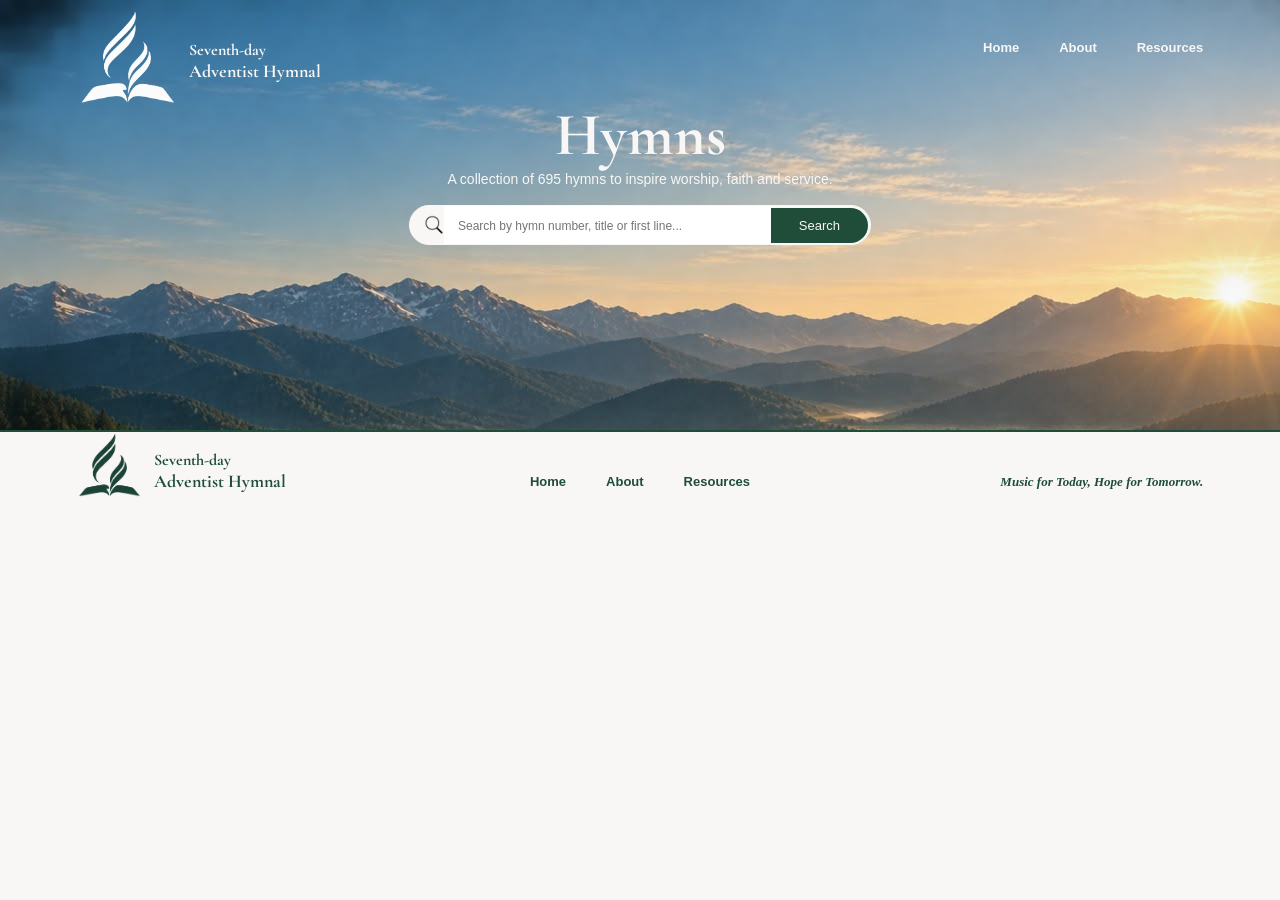
==== page.html @ bb7d80cb "fixed page menu toggle" ====
<!DOCTYPE html>
<html lang="en">

<head>
    <meta charset="UTF-8">
    <meta name="viewport" content="width=device-width, initial-scale=1.0">
    <title>SDAH Hymnal</title>
    <link rel="stylesheet" href="style.css">
    <link rel="preconnect" href="https://fonts.googleapis.com">
    <link rel="preconnect" href="https://fonts.gstatic.com" crossorigin>
    <link
        href="https://fonts.googleapis.com/css2?family=Cormorant+Garamond:ital,wght@0,300..700;1,300..700&display=swap"
        rel="stylesheet">
</head>

<body>

    <nav>
        <div class="nav-brand">
            <img src="sda white.png" alt="sda-logo" width="100px" height="100px">
            <h5>Seventh-day <br><span-1>Adventist Hymnal</span-1></h5>
        </div>
        <div class="nav-actions">
            <div class="header-links" id="site-menu">
                <a href="index.html">Home</a>
                <a href="#">About</a>
                <a href="#">Resources</a>
            </div>
        </div>
        <button class="menu-toggle" type="button" aria-label="Open navigation menu" aria-controls="site-menu"
            aria-expanded="false">
            <span></span>
            <span></span>
            <span></span>
        </button>
        <div class="nav-header">
            <h1>Hymns</h1>
            <p>A collection of 695 hymns to inspire worship, faith and service.</p>
            <search>
                <form action="/search-results" method="GET">
                    <img src="icons8-search-50.png" alt="black-search-icon" width="20px" height="20px">
                    <input type="search" id="site-search" name="q"
                        placeholder="Search by hymn number, title or first line..."
                        aria-label="Search through site content">
                    <button class="search-btn" type="submit">Search</button>
                </form>
            </search>
        </div>
    </nav>

    <hr class="line">
    <footer class="footer">
        <div class="footer-brand">
            <img src="sda 1f4d3a.png" alt="sda-logo" width="65px" height="65px">
            <h5>Seventh-day <br><span-1>Adventist Hymnal</span-1></h5>
        </div>
        <div class="footer-actions">
            <div class="footer-links">
                <a href="index.html">Home</a>
                <a href="#">About</a>
                <a href="#">Resources</a>
            </div>
            <div class="footer-text">
                <p>Music for Today, Hope for Tomorrow.</p>
            </div>
        </div>
        <div class="mobile-footer">
            <div class="foot-mob">
                <a href="#"><img src="icons8-home-48-1f4d3a.png" alt="Home" width="25px" height="25px">
                    <p>Home</p>
                </a>
            </div>
            <div class="foot-mob">
                <a href="#"><img src="icons8-open-book-50-1f4d3a.png" alt="Search" width="25px" height="25px">
                    <p>Search</p>
                </a>
            </div>
            <div class="foot-mob">
                <a href="#"><img src="icons8-love-24-1f4d3a.png" alt="favourite">
                    <p>Favourite</p>
                </a>
            </div>
            <div class="foot-mob">
                <a href="#"><img src="icons8-ellipsis-30-1f4d3a.png" alt="more">
                    <p>More</p>
                </a>
            </div>
        </div>
    </footer>
    <script src="main.js"></script>
</body>

</html>
---- style.css ----
* {
    margin: 0;
    padding: 0;
}

html,
body {
    height: 100%;
    background-color: #f8f7f5;
}

/*Nav*/

nav {
    height: 350px;
    display: flex;
    position: relative;
    padding: 40px 6%;
    justify-content: space-between;
    background-image: url(landscape.jpg);

}

.nav-brand {
    display: flex;
    align-items: flex-start;
    gap: 12px;
}

.nav-brand img {
    transform: translateY(-35px);
}

.nav-actions {
    display: flex;
    gap: 50px;
    margin-left: auto;
}

.nav-header {
    position: absolute;
    top: 40%;
    left: 50%;
    transform: translate(-50%, -50%);
    text-align: center;
}

.nav-header p {
    color: #f8f7f5;
    font-family: "Montserrat", sans-serif;
    font-optical-sizing: auto;
    font-weight: 400;
    font-style: normal;
    font-size: 14px;
}

.header-links {
    display: flex;
    gap: 40px;
    flex-shrink: 1;
    padding: 0;
}

.search-link {
    display: inline-flex;
    justify-content: center;
}

.header-links a {
    font-family: "Inter", sans-serif;
    font-optical-sizing: auto;
    font-weight: 700;
    font-style: normal;
    font-size: 13px;
    color: #f8f7f5;
    justify-content: space-between;
    text-decoration: none;
}

.header-links a:hover {
    text-decoration: underline;
    text-decoration-color: #f8f8f8;
    text-decoration-thickness: 1px;
    text-underline-offset: 5px;
}

search form {
    display: flex;
    align-items: center;
    width: min(460px, 80vw);
    margin-top: 18px;
    background-color: #f8f7f5;
    border: 1px solid #f8f7f5;
    border-radius: 999px;
    overflow: hidden;
}

search form img {
    flex-shrink: 0;
    margin-left: 14px;
}

search input[type="search"] {
    flex-grow: 1;
    min-width: 0;
    border: none;
    padding: 10px 14px;
    outline: none;
    font-size: 16px;
}

search input[type="search"]::placeholder {
    font-size: 12px;
    font-family: "Inter", sans-serif;
    font-optical-sizing: auto;
    font-weight: 400;
    font-style: normal;
}

.search-btn {
    background: #1f4d3a;
    border: none;
    margin-right: 2px;
    padding: 10px 28px;
    border-radius: 6px;
    border-top-right-radius: 999px;
    border-bottom-right-radius: 999px;
    cursor: pointer;
    font-family: "Inter", sans-serif;
    font-optical-sizing: auto;
    font-weight: 500;
    font-style: normal;
    font-size: 13px;
    color: #f8f7f5;
}

h1 {
    font-family: "Cormorant Garamond", serif;
    font-optical-sizing: auto;
    font-weight: 700;
    font-style: normal;
    font-size: 60px;
    color: #f8f7f5;
}

h5 {
    font-family: "Cormorant Garamond", serif;
    font-optical-sizing: auto;
    font-weight: 700;
    font-style: normal;
    font-size: 16px;
    color: #f8f7f5;
}

.menu-toggle {
    display: none;
    width: 44px;
    height: 44px;
    padding: 10px;
    align-items: center;
    justify-content: center;
    flex-direction: column;
    gap: 5px;
    background: transparent;
    border: 0;
    cursor: pointer;
}

.menu-toggle span {
    display: block;
    width: 23px;
    height: 2px;
    background-color: #1d283c;
    border-radius: 2px;
    transition: transform .25s ease, opacity .2s ease;
}

span-1 {
    font-family: "Cormorant Garamond", serif;
    font-optical-sizing: auto;
    font-weight: 700;
    font-style: normal;
    font-size: 18px;
    color: #f8f7f5;
}

/*Footer*/

.line {
    border: 0.5px solid #1f4d3a;
}

.footer {
    background-color: #f8f7f5;
    position: relative;
    padding: 0 6%;
    height: 100px;
    /* margin-top: -100px; */
    clear: both;
    display: flex;
    justify-content: space-between;
    align-items: center;
}

.footer-brand {
    display: flex;
    align-items: flex-start;
    gap: 12px;
}

.footer-brand h5 {
    font-family: "Cormorant Garamond", serif;
    font-optical-sizing: auto;
    font-weight: 700;
    font-style: normal;
    font-size: 16px;
    color: #1f4d3a;
}

.footer-brand span-1 {
    font-family: "Cormorant Garamond", serif;
    font-optical-sizing: auto;
    font-weight: 700;
    font-style: normal;
    font-size: 18px;
    color: #1f4d3a;
}

.footer-brand img {
    transform: translateY(-18px);
}

.footer-actions {
    display: flex;
    gap: 50px;
    margin-left: auto;
}

.footer-links {
    display: flex;
    gap: 40px;
    flex-shrink: 1;
    padding: 0;
    position: absolute;
    left: 50%;
    transform: translateX(-50%);
}

.footer-links a {
    font-family: "Inter", sans-serif;
    font-optical-sizing: auto;
    font-weight: 700;
    font-style: normal;
    font-size: 13px;
    color: #1f4d3a;
    justify-content: space-between;
    text-decoration: none;
}

.footer-text p {
    font-family: "Noto Serif Georgian", serif;
    font-optical-sizing: auto;
    font-weight: 600;
    font-style: italic;
    font-size: 13px;
    color: #1f4d3a
}

.mobile-footer {
    display: none;
    position: fixed;
    bottom: 0;
    left: 0;
    width: 100%;
    box-sizing: border-box;
    align-items: center;
    background-color: #f8f7f5;
    padding: 8px 0;
    box-shadow: 0 -2px 5px rgba(0, 0, 0, 0.1);
    z-index: 1000;
}

.foot-mob {
    flex: 1;
    text-align: center;
}

.foot-mob a {
    display: flex;
    flex-direction: column;
    align-items: center;
    gap: 4px;
    color: #1f4d3a;
    font-family: "Inter", sans-serif;
    font-size: 11px;
    font-weight: 600;
    text-decoration: none;
}

.foot-mob img {
    width: 25px;
    height: 25px;
    object-fit: contain;
}

.foot-mob p {
    margin: 0;
}

/* Mobile Responsive */

@media only screen and (max-width: 768px) {
    nav {
        height: 330px;
        padding: 20px 5%;
    }

    .nav-brand img {
        width: 68px;
        height: 68px;
        transform: translateY(-12px);
    }

    .nav-brand h5 {
        font-size: 14px;
    }

    .nav-brand span-1 {
        font-size: 16px;
    }

    .menu-toggle {
        display: flex;
        position: absolute;
        top: 24px;
        right: 5%;
        z-index: 3;
    }

    .menu-toggle span {
        background-color: #f8f7f5;
    }

    .menu-toggle.is-open span:first-child {
        transform: translateY(7px) rotate(45deg);
    }

    .menu-toggle.is-open span:nth-child(2) {
        opacity: 0;
    }

    .menu-toggle.is-open span:last-child {
        transform: translateY(-7px) rotate(-45deg);
    }

    .nav-actions {
        margin: 0;
    }

    .header-links {
        display: none;
        position: absolute;
        top: 78px;
        right: 5%;
        z-index: 2;
        flex-direction: column;
        gap: 0;
        min-width: 150px;
        padding: 8px 16px;
        border-radius: 8px;
        background: #1f4d3a;
        box-shadow: 0 8px 20px rgba(0, 0, 0, .2);
    }

    .header-links.is-open {
        display: flex;
    }

    .header-links a {
        padding: 12px 4px;
    }

    .nav-header {
        top: 55%;
        width: 90%;
    }

    .nav-header h1 {
        font-size: 48px;
    }

    .nav-header p {
        font-size: 13px;
    }

    search form {
        width: 100%;
    }

    .search-btn {
        padding: 10px 16px;
    }

    .main {
        padding-bottom: 56px;
    }

        .footer {
        height: 0;
        min-height: 0;
        padding: 0;
    }

    .footer-brand,
    .footer-actions {
        display: none;
    }

    .mobile-footer {
        display: flex;
        justify-content: space-around;
        padding-bottom: calc(8px + env(safe-area-inset-bottom));
    }
}
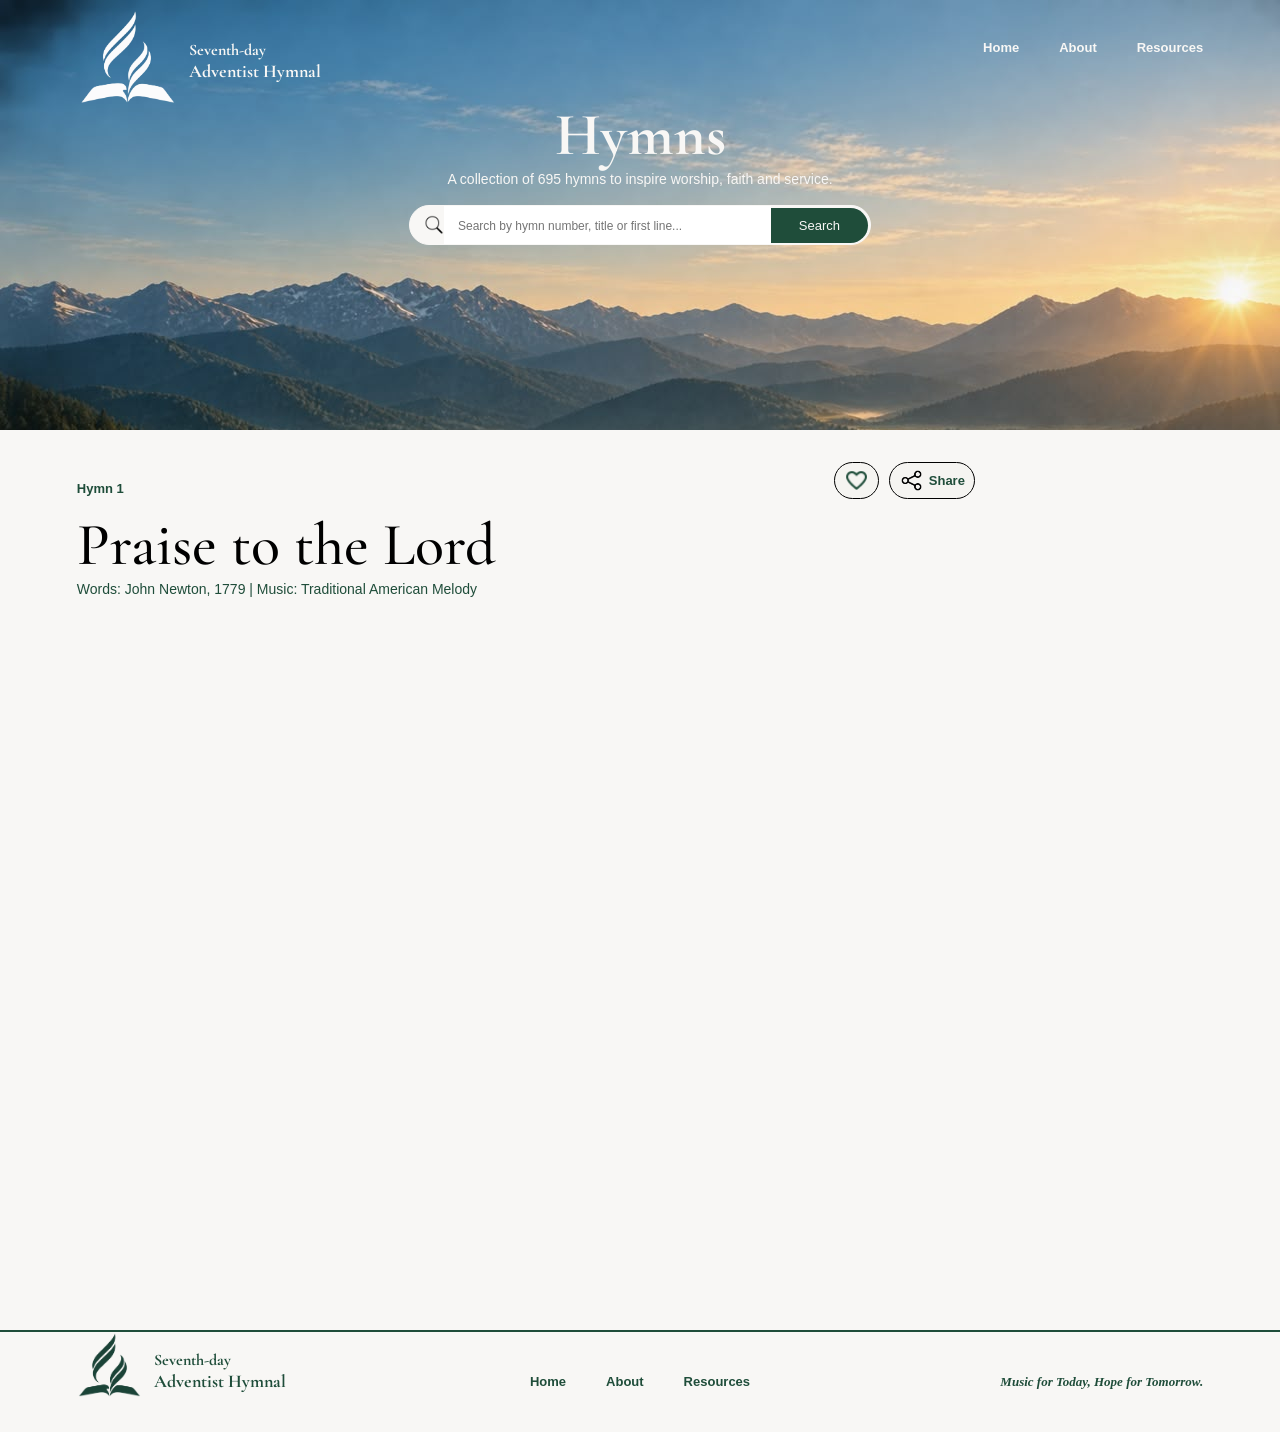
==== commit 66bc7861: "added smth to page" ====
--- a/page.html
+++ b/page.html
@@ -48,6 +48,20 @@
         </div>
     </nav>
 
+    <div class="container">
+        <div class="main">
+            <section class="hero">
+                <p class="text">Hymn 1</p>
+                <button class="bot"><img src="icons8-love-24-1f4d3a.png" alt="Add to favourites" width="25px" height="25px"></button>
+                <button class="bot"><img src="icons8-share-48.png" alt="Share" width="25px" height="25px"> Share</button>
+                <div class="title-block">
+                    <h1 class="title">Praise to the Lord</h1>
+                    <p class="about">Words: John Newton, 1779 | Music: Traditional American Melody</p>
+                </div>
+            </section>
+        </div>
+    </div>
+
     <hr class="line">
     <footer class="footer">
         <div class="footer-brand">
--- a/style.css
+++ b/style.css
@@ -182,6 +182,85 @@
     font-style: normal;
     font-size: 18px;
     color: #f8f7f5;
+}
+
+/* hero section */
+
+.container {
+    min-height: 100%;
+}
+
+.main {
+    overflow: hidden;
+    padding-bottom: 100px;
+}
+
+.hero {
+    display: flex;
+    flex-wrap: wrap;
+    align-items: center;
+    margin-top: 32px;
+    padding: 0 6%;
+    justify-content: flex-start;
+    gap: 10px;
+    position: relative;
+}
+
+.bot {
+    display: flex;
+    align-items: center;
+    gap: 5px;
+    background: #F5F4F1;
+    border: 1px solid black;
+    border-radius: 70px;
+    padding: 5px 9px;
+    cursor: pointer;
+    font-family: "Inter", sans-serif;
+    font-optical-sizing: auto;
+    font-weight: 700;
+    font-style: normal;
+    font-size: 13px;
+    color: #1f4d3a;
+}
+
+.hero p {
+    margin-left: 50px;
+    font-family: "Inter", sans-serif;
+    font-optical-sizing: auto;
+    font-weight: 700;
+    font-style: normal;
+    font-size: 13px;
+    color: #1f4d3a;
+}
+
+.hero h1 {
+    font-family: "Cormorant Garamond", serif;
+    font-optical-sizing: auto;
+    font-weight: 500;
+    font-style: normal;
+    font-size: 60px;
+    color: black;
+}
+
+.hero .title-block {
+    flex-basis: 100%;
+}
+
+.hero .text {
+    flex: 0 0 auto;
+    margin-left: 0;
+    margin-right: 700px;
+    margin-top: 16px;
+}
+
+.hero .about {
+    font-family: "Inter", sans-serif;
+    font-optical-sizing: auto;
+    font-weight: 500;
+    font-style: normal;
+    font-size: 14px;
+    color: #1f4d3a;
+    margin-left: 0;
 }
 
 /*Footer*/
@@ -405,7 +484,7 @@
         padding-bottom: 56px;
     }
 
-        .footer {
+    .footer {
         height: 0;
         min-height: 0;
         padding: 0;
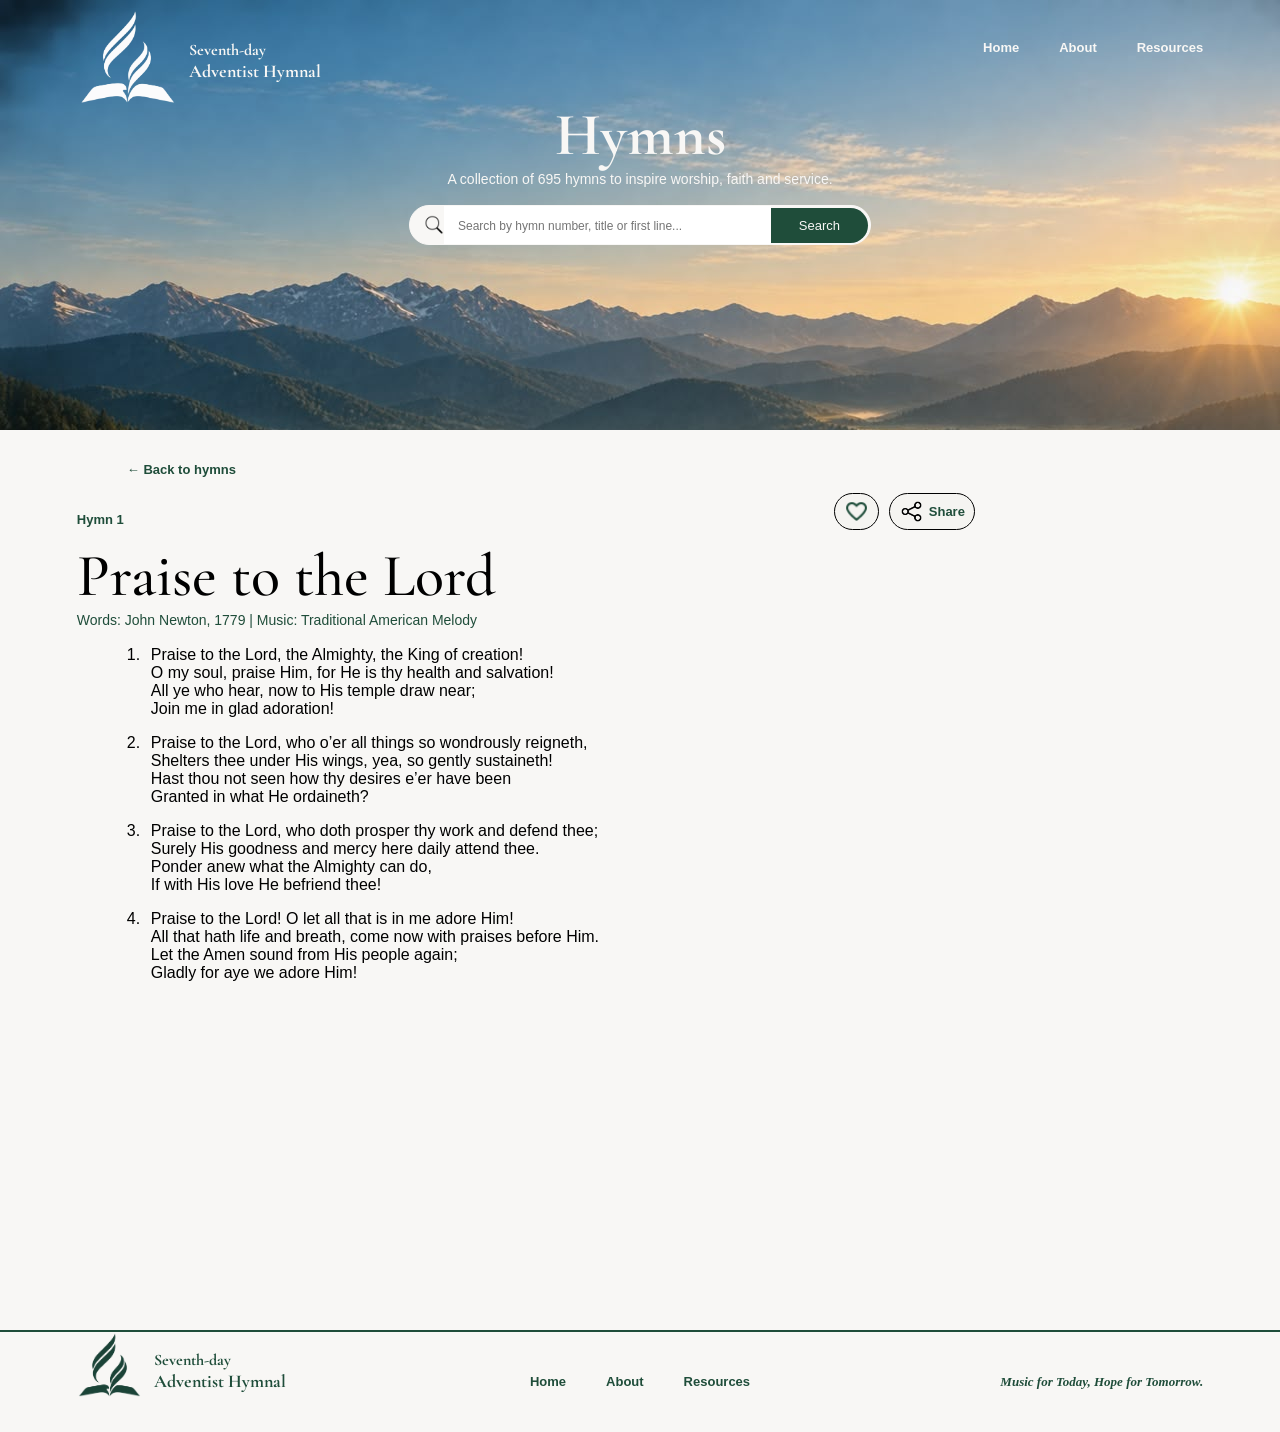
==== commit 01c1f771: "added hymn 1" ====
--- a/page.html
+++ b/page.html
@@ -50,13 +50,36 @@
 
     <div class="container">
         <div class="main">
+            <a class="back-link" href="index.html"><p>&larr; Back to hymns</p></a>
             <section class="hero">
                 <p class="text">Hymn 1</p>
-                <button class="bot"><img src="icons8-love-24-1f4d3a.png" alt="Add to favourites" width="25px" height="25px"></button>
-                <button class="bot"><img src="icons8-share-48.png" alt="Share" width="25px" height="25px"> Share</button>
+                <button class="bot"><img src="icons8-love-24-1f4d3a.png" alt="Add to favourites" width="25px"
+                        height="25px"></button>
+                <button class="bot"><img src="icons8-share-48.png" alt="Share" width="25px" height="25px">
+                    Share</button>
                 <div class="title-block">
                     <h1 class="title">Praise to the Lord</h1>
                     <p class="about">Words: John Newton, 1779 | Music: Traditional American Melody</p>
+                    <br>
+                    <p class="verses"><span class="verse-stanza"><span class="verse-number">1.</span>Praise to the Lord, the Almighty, the King of creation!<br>
+                        O my soul, praise Him, for He is thy health and salvation!<br>
+                        All ye who hear, now to His temple draw near;<br>
+                        Join me in glad adoration!</span>
+
+                        <span class="verse-stanza"><span class="verse-number">2.</span>Praise to the Lord, who o’er all things so wondrously reigneth,<br>
+                        Shelters thee under His wings, yea, so gently sustaineth!<br>
+                        Hast thou not seen how thy desires e’er have been<br>
+                        Granted in what He ordaineth?</span>
+
+                        <span class="verse-stanza"><span class="verse-number">3.</span>Praise to the Lord, who doth prosper thy work and defend thee;<br>
+                        Surely His goodness and mercy here daily attend thee.<br>
+                        Ponder anew what the Almighty can do,<br>
+                        If with His love He befriend thee!</span>
+
+                        <span class="verse-stanza"><span class="verse-number">4.</span>Praise to the Lord! O let all that is in me adore Him!<br>
+                        All that hath life and breath, come now with praises before Him.<br>
+                        Let the Amen sound from His people again;<br>
+                        Gladly for aye we adore Him!</span></p>
                 </div>
             </section>
         </div>
--- a/style.css
+++ b/style.css
@@ -195,11 +195,17 @@
     padding-bottom: 100px;
 }
 
+.back-link {
+    display: block;
+    margin: 32px 6% 16px;
+    text-decoration: none;
+}
+
 .hero {
     display: flex;
     flex-wrap: wrap;
     align-items: center;
-    margin-top: 32px;
+    margin-top: 0;
     padding: 0 6%;
     justify-content: flex-start;
     gap: 10px;
@@ -223,7 +229,8 @@
     color: #1f4d3a;
 }
 
-.hero p {
+.hero p,
+.back-link p {
     margin-left: 50px;
     font-family: "Inter", sans-serif;
     font-optical-sizing: auto;
@@ -231,6 +238,11 @@
     font-style: normal;
     font-size: 13px;
     color: #1f4d3a;
+}
+
+.back-link p {
+    margin-top: 0;
+    margin-bottom: 0;
 }
 
 .hero h1 {
@@ -261,6 +273,27 @@
     font-size: 14px;
     color: #1f4d3a;
     margin-left: 0;
+}
+
+.hero .verses {
+    font-family: "Inter", sans-serif;
+    font-optical-sizing: auto;
+    font-weight: 500;
+    font-style: normal;
+    font-size: 16px;
+    color: black;
+}
+
+.hero .verse-stanza {
+    display: block;
+    position: relative;
+    padding-left: 1.5em;
+    margin-bottom: 1em;
+}
+
+.hero .verse-number {
+    position: absolute;
+    left: 0;
 }
 
 /*Footer*/
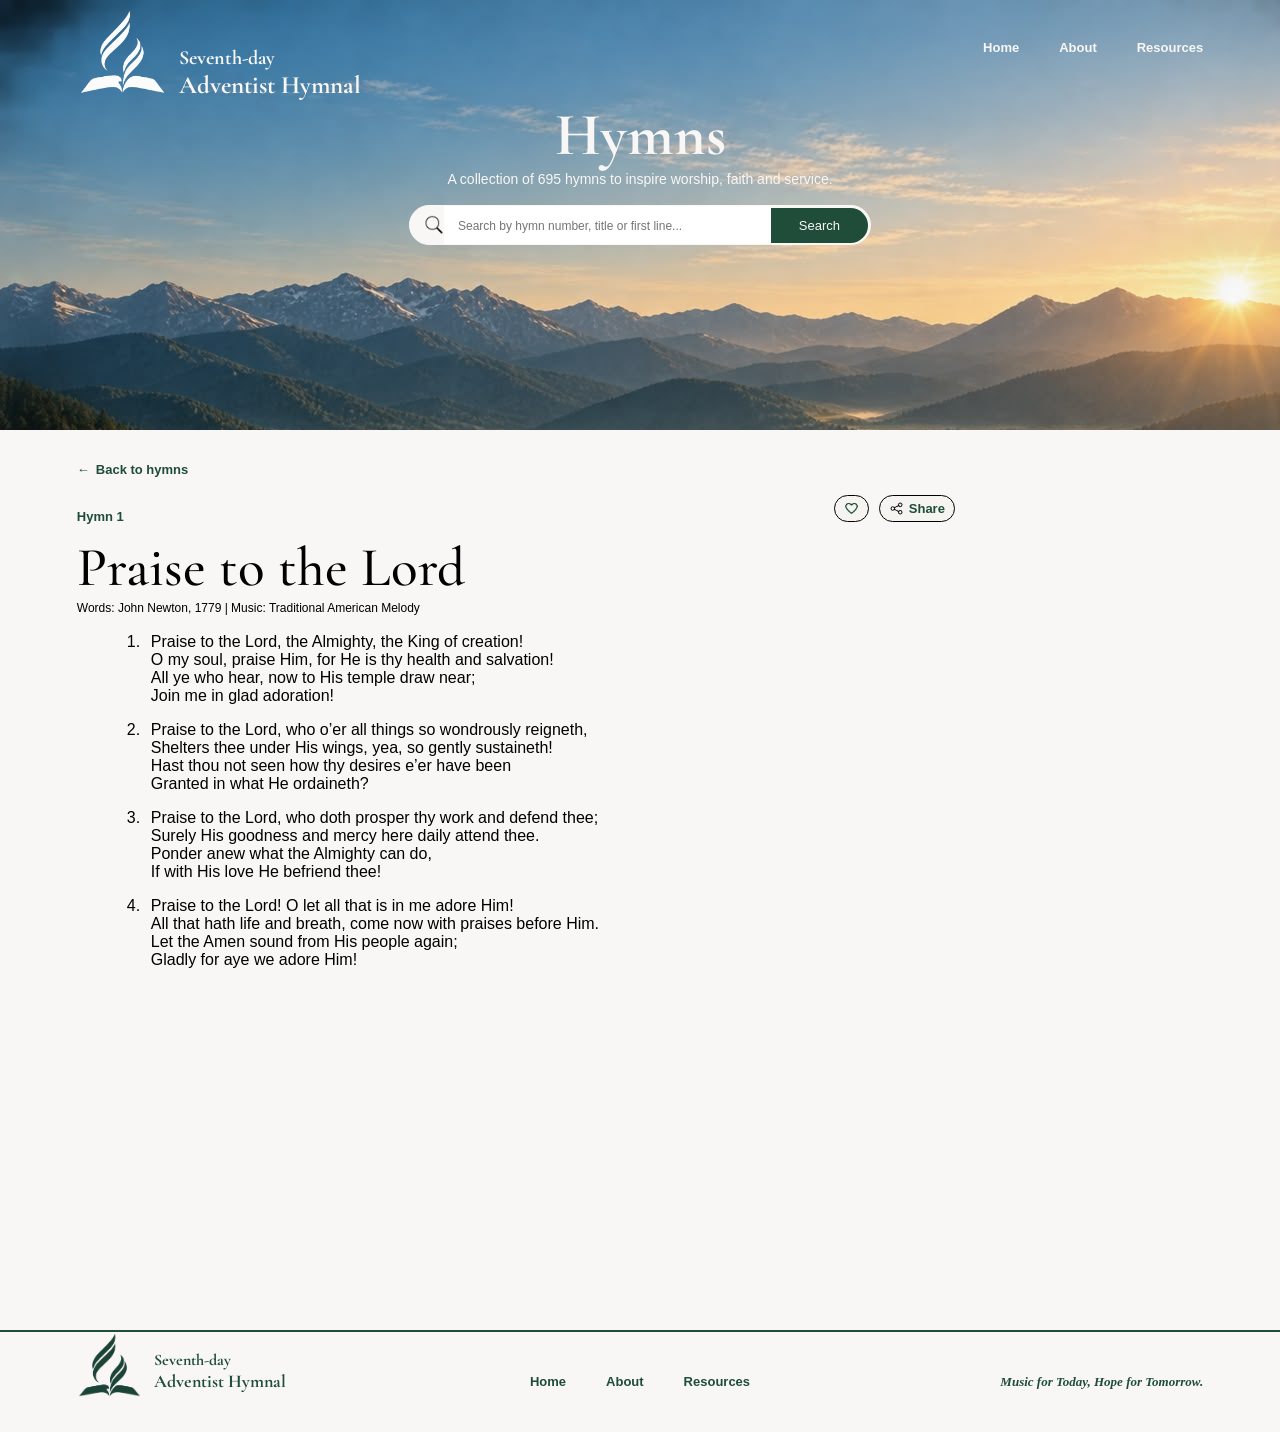
==== commit 2c95a619: "fixed styling and positions" ====
--- a/page.html
+++ b/page.html
@@ -17,7 +17,7 @@
 
     <nav>
         <div class="nav-brand">
-            <img src="sda white.png" alt="sda-logo" width="100px" height="100px">
+            <img src="sda white.png" alt="sda-logo" width="90px" height="90px">
             <h5>Seventh-day <br><span-1>Adventist Hymnal</span-1></h5>
         </div>
         <div class="nav-actions">
@@ -50,12 +50,12 @@
 
     <div class="container">
         <div class="main">
-            <a class="back-link" href="index.html"><p>&larr; Back to hymns</p></a>
+            <a class="back-link" href="index.html"><span class="back-arrow" aria-hidden="true">&larr;</span><span>Back to hymns</span></a>
             <section class="hero">
                 <p class="text">Hymn 1</p>
-                <button class="bot"><img src="icons8-love-24-1f4d3a.png" alt="Add to favourites" width="25px"
-                        height="25px"></button>
-                <button class="bot"><img src="icons8-share-48.png" alt="Share" width="25px" height="25px">
+                <button class="bot"><img src="icons8-love-24-1f4d3a.png" alt="Add to favourites" width="15px"
+                        height="15px"></button>
+                <button class="bot"><img src="icons8-share-48.png" alt="Share" width="15px" height="15px">
                     Share</button>
                 <div class="title-block">
                     <h1 class="title">Praise to the Lord</h1>
@@ -103,7 +103,7 @@
         </div>
         <div class="mobile-footer">
             <div class="foot-mob">
-                <a href="#"><img src="icons8-home-48-1f4d3a.png" alt="Home" width="25px" height="25px">
+                <a href="index.html"><img src="icons8-home-48-1f4d3a.png" alt="Home" width="25px" height="25px">
                     <p>Home</p>
                 </a>
             </div>
--- a/style.css
+++ b/style.css
@@ -29,6 +29,10 @@
 
 .nav-brand img {
     transform: translateY(-35px);
+}
+
+.nav-brand h5 {
+    transform: translateY(6px);
 }
 
 .nav-actions {
@@ -148,7 +152,7 @@
     font-optical-sizing: auto;
     font-weight: 700;
     font-style: normal;
-    font-size: 16px;
+    font-size: 20px;
     color: #f8f7f5;
 }
 
@@ -180,7 +184,7 @@
     font-optical-sizing: auto;
     font-weight: 700;
     font-style: normal;
-    font-size: 18px;
+    font-size: 25px;
     color: #f8f7f5;
 }
 
@@ -196,9 +200,17 @@
 }
 
 .back-link {
-    display: block;
+    display: inline-flex;
+    align-items: center;
+    gap: 6px;
     margin: 32px 6% 16px;
     text-decoration: none;
+    font-family: "Inter", sans-serif;
+    font-optical-sizing: auto;
+    font-weight: 700;
+    font-style: normal;
+    font-size: 13px;
+    color: #1f4d3a;
 }
 
 .hero {
@@ -229,8 +241,7 @@
     color: #1f4d3a;
 }
 
-.hero p,
-.back-link p {
+.hero p {
     margin-left: 50px;
     font-family: "Inter", sans-serif;
     font-optical-sizing: auto;
@@ -238,11 +249,6 @@
     font-style: normal;
     font-size: 13px;
     color: #1f4d3a;
-}
-
-.back-link p {
-    margin-top: 0;
-    margin-bottom: 0;
 }
 
 .hero h1 {
@@ -250,7 +256,7 @@
     font-optical-sizing: auto;
     font-weight: 500;
     font-style: normal;
-    font-size: 60px;
+    font-size: 55px;
     color: black;
 }
 
@@ -270,8 +276,8 @@
     font-optical-sizing: auto;
     font-weight: 500;
     font-style: normal;
-    font-size: 14px;
-    color: #1f4d3a;
+    font-size: 12px;
+    color: black;
     margin-left: 0;
 }
 
@@ -434,11 +440,13 @@
     }
 
     .nav-brand h5 {
-        font-size: 14px;
+        font-size: 20px;
+        transform: translateY(6px);
     }
 
     .nav-brand span-1 {
-        font-size: 16px;
+        font-size: 25px;
+        transform: translateY(6px);
     }
 
     .menu-toggle {
@@ -517,6 +525,20 @@
         padding-bottom: 56px;
     }
 
+    .back-link {
+        margin: 24px 5% 16px;
+    }
+
+    .hero {
+        margin-top: 24px;
+        padding: 0 5%;
+        gap: 8px;
+    }
+
+    .hero .verses {
+        margin-left: 0;
+    }
+
     .footer {
         height: 0;
         min-height: 0;
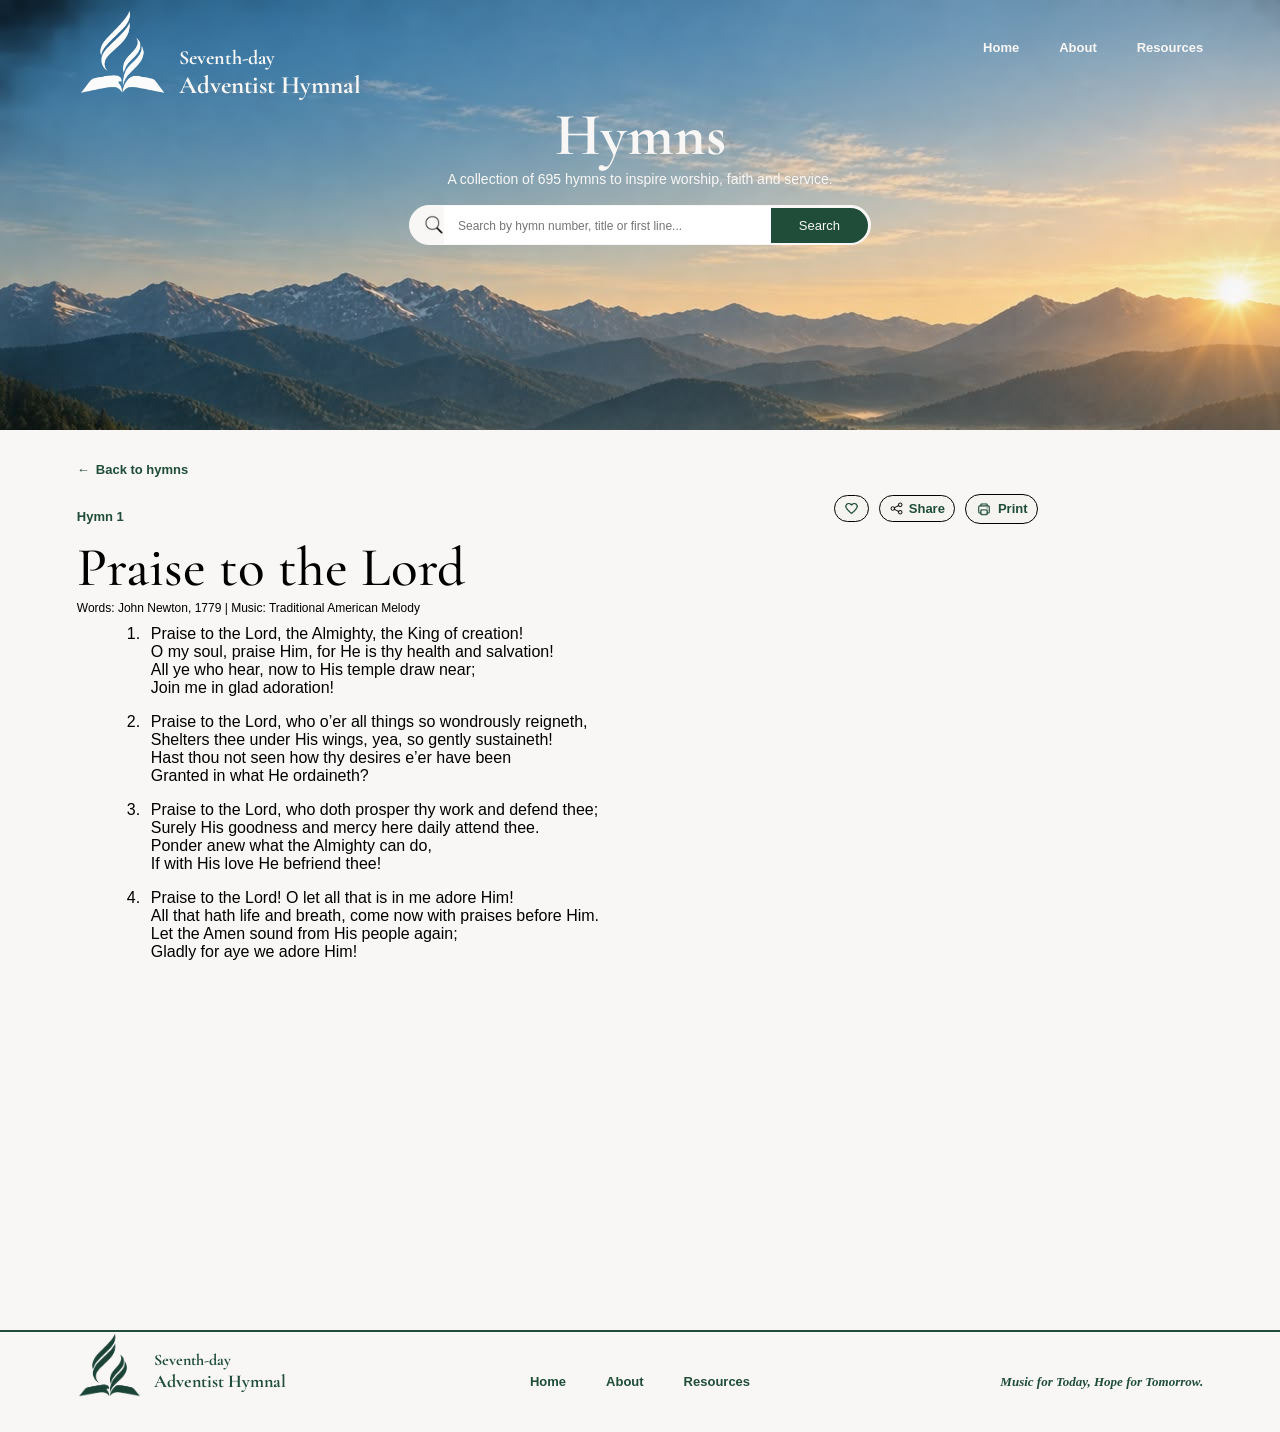
==== commit a9d35a6f: "fixed some mobile resp view" ====
--- a/page.html
+++ b/page.html
@@ -50,37 +50,45 @@
 
     <div class="container">
         <div class="main">
-            <a class="back-link" href="index.html"><span class="back-arrow" aria-hidden="true">&larr;</span><span>Back to hymns</span></a>
+            <a class="back-link" href="index.html"><span class="back-arrow" aria-hidden="true">&larr;</span><span>Back
+                    to hymns</span></a>
             <section class="hero">
                 <p class="text">Hymn 1</p>
                 <button class="bot"><img src="icons8-love-24-1f4d3a.png" alt="Add to favourites" width="15px"
                         height="15px"></button>
                 <button class="bot"><img src="icons8-share-48.png" alt="Share" width="15px" height="15px">
                     Share</button>
+                <button class="bot"><img src="icons8-print-48-1f4d3a.png" alt="Print" width="18px" height="18px">
+                    Print</button>
                 <div class="title-block">
                     <h1 class="title">Praise to the Lord</h1>
-                    <p class="about">Words: John Newton, 1779 | Music: Traditional American Melody</p>
-                    <br>
-                    <p class="verses"><span class="verse-stanza"><span class="verse-number">1.</span>Praise to the Lord, the Almighty, the King of creation!<br>
+                    <p class="about">Words: John Newton, 1779 <span class="about-separator">|</span> <span
+                            class="music-credit">Music: Traditional American Melody</span></p>
+                </div>
+                <p class="verses"><span class="verse-stanza"><span class="verse-number">1.</span>Praise to the Lord,
+                        the Almighty, the King of creation!<br>
                         O my soul, praise Him, for He is thy health and salvation!<br>
                         All ye who hear, now to His temple draw near;<br>
                         Join me in glad adoration!</span>
 
-                        <span class="verse-stanza"><span class="verse-number">2.</span>Praise to the Lord, who o’er all things so wondrously reigneth,<br>
+                    <span class="verse-stanza"><span class="verse-number">2.</span>Praise to the Lord, who o’er all
+                        things so wondrously reigneth,<br>
                         Shelters thee under His wings, yea, so gently sustaineth!<br>
                         Hast thou not seen how thy desires e’er have been<br>
                         Granted in what He ordaineth?</span>
 
-                        <span class="verse-stanza"><span class="verse-number">3.</span>Praise to the Lord, who doth prosper thy work and defend thee;<br>
+                    <span class="verse-stanza"><span class="verse-number">3.</span>Praise to the Lord, who doth
+                        prosper thy work and defend thee;<br>
                         Surely His goodness and mercy here daily attend thee.<br>
                         Ponder anew what the Almighty can do,<br>
                         If with His love He befriend thee!</span>
 
-                        <span class="verse-stanza"><span class="verse-number">4.</span>Praise to the Lord! O let all that is in me adore Him!<br>
+                    <span class="verse-stanza"><span class="verse-number">4.</span>Praise to the Lord! O let all
+                        that is in me adore Him!<br>
                         All that hath life and breath, come now with praises before Him.<br>
                         Let the Amen sound from His people again;<br>
-                        Gladly for aye we adore Him!</span></p>
-                </div>
+                        Gladly for aye we adore Him!</span>
+                </p>
             </section>
         </div>
     </div>
@@ -117,11 +125,6 @@
                     <p>Favourite</p>
                 </a>
             </div>
-            <div class="foot-mob">
-                <a href="#"><img src="icons8-ellipsis-30-1f4d3a.png" alt="more">
-                    <p>More</p>
-                </a>
-            </div>
         </div>
     </footer>
     <script src="main.js"></script>
--- a/style.css
+++ b/style.css
@@ -282,6 +282,7 @@
 }
 
 .hero .verses {
+    flex-basis: 100%;
     font-family: "Inter", sans-serif;
     font-optical-sizing: auto;
     font-weight: 500;
@@ -535,7 +536,35 @@
         gap: 8px;
     }
 
+    .hero .title-block {
+        display: contents;
+    }
+
+    .hero h1 {
+        order: 1;
+        flex-basis: 100%;
+    }
+
+    .hero .about {
+        order: 2;
+        flex-basis: 100%;
+        margin-bottom: 8px;
+    }
+
+    .about-separator {
+        display: none;
+    }
+
+    .music-credit {
+        display: block;
+    }
+
+    .hero .bot {
+        order: 3;
+    }
+
     .hero .verses {
+        order: 4;
         margin-left: 0;
     }
 
@@ -555,4 +584,21 @@
         justify-content: space-around;
         padding-bottom: calc(8px + env(safe-area-inset-bottom));
     }
+}
+
+@media only screen and (max-width: 420px) {
+    .nav-brand img {
+        width: 56px;
+        height: 56px;
+    }
+
+    .nav-brand h5 {
+        font-size: 18px;
+        transform: translateY(3px);
+    }
+
+    .nav-brand span-1 {
+        font-size: 23px;
+        transform: translateY(3px);
+    }
 }
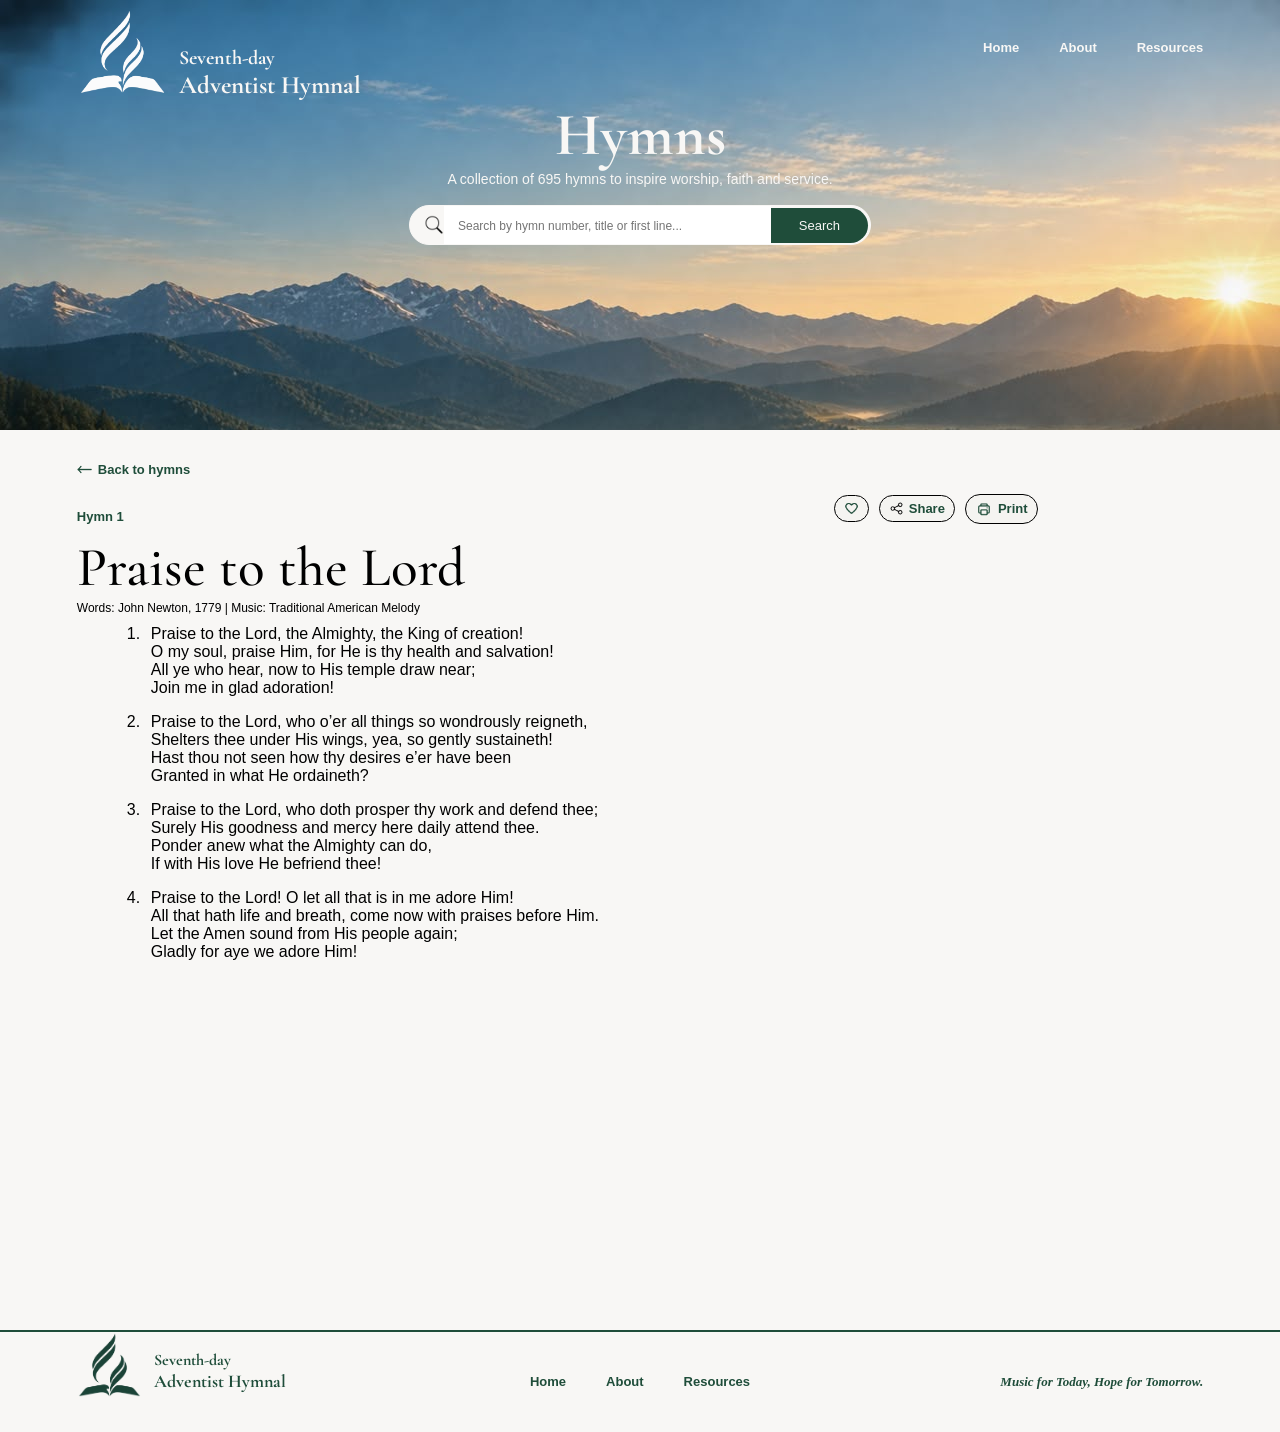
==== commit 7281ecd2: "started finilizing, not yet done sha" ====
--- a/page.html
+++ b/page.html
@@ -50,7 +50,8 @@
 
     <div class="container">
         <div class="main">
-            <a class="back-link" href="index.html"><span class="back-arrow" aria-hidden="true">&larr;</span><span>Back
+            <a class="back-link" href="index.html"><span class="back-arrow" aria-hidden="true"><img
+                        src="left-arrow-1f4d3a.png" alt="back-arrow" width="15px" height="15px"></span><span>Back
                     to hymns</span></a>
             <section class="hero">
                 <p class="text">Hymn 1</p>
@@ -121,7 +122,7 @@
                 </a>
             </div>
             <div class="foot-mob">
-                <a href="#"><img src="icons8-love-24-1f4d3a.png" alt="favourite">
+                <a href="#"><img src="heart-1f4d3a.png" alt="favourite">
                     <p>Favourite</p>
                 </a>
             </div>
--- a/style.css
+++ b/style.css
@@ -211,6 +211,15 @@
     font-style: normal;
     font-size: 13px;
     color: #1f4d3a;
+}
+
+.back-arrow {
+    display: flex;
+    align-items: center;
+}
+
+.back-arrow img {
+    display: block;
 }
 
 .hero {
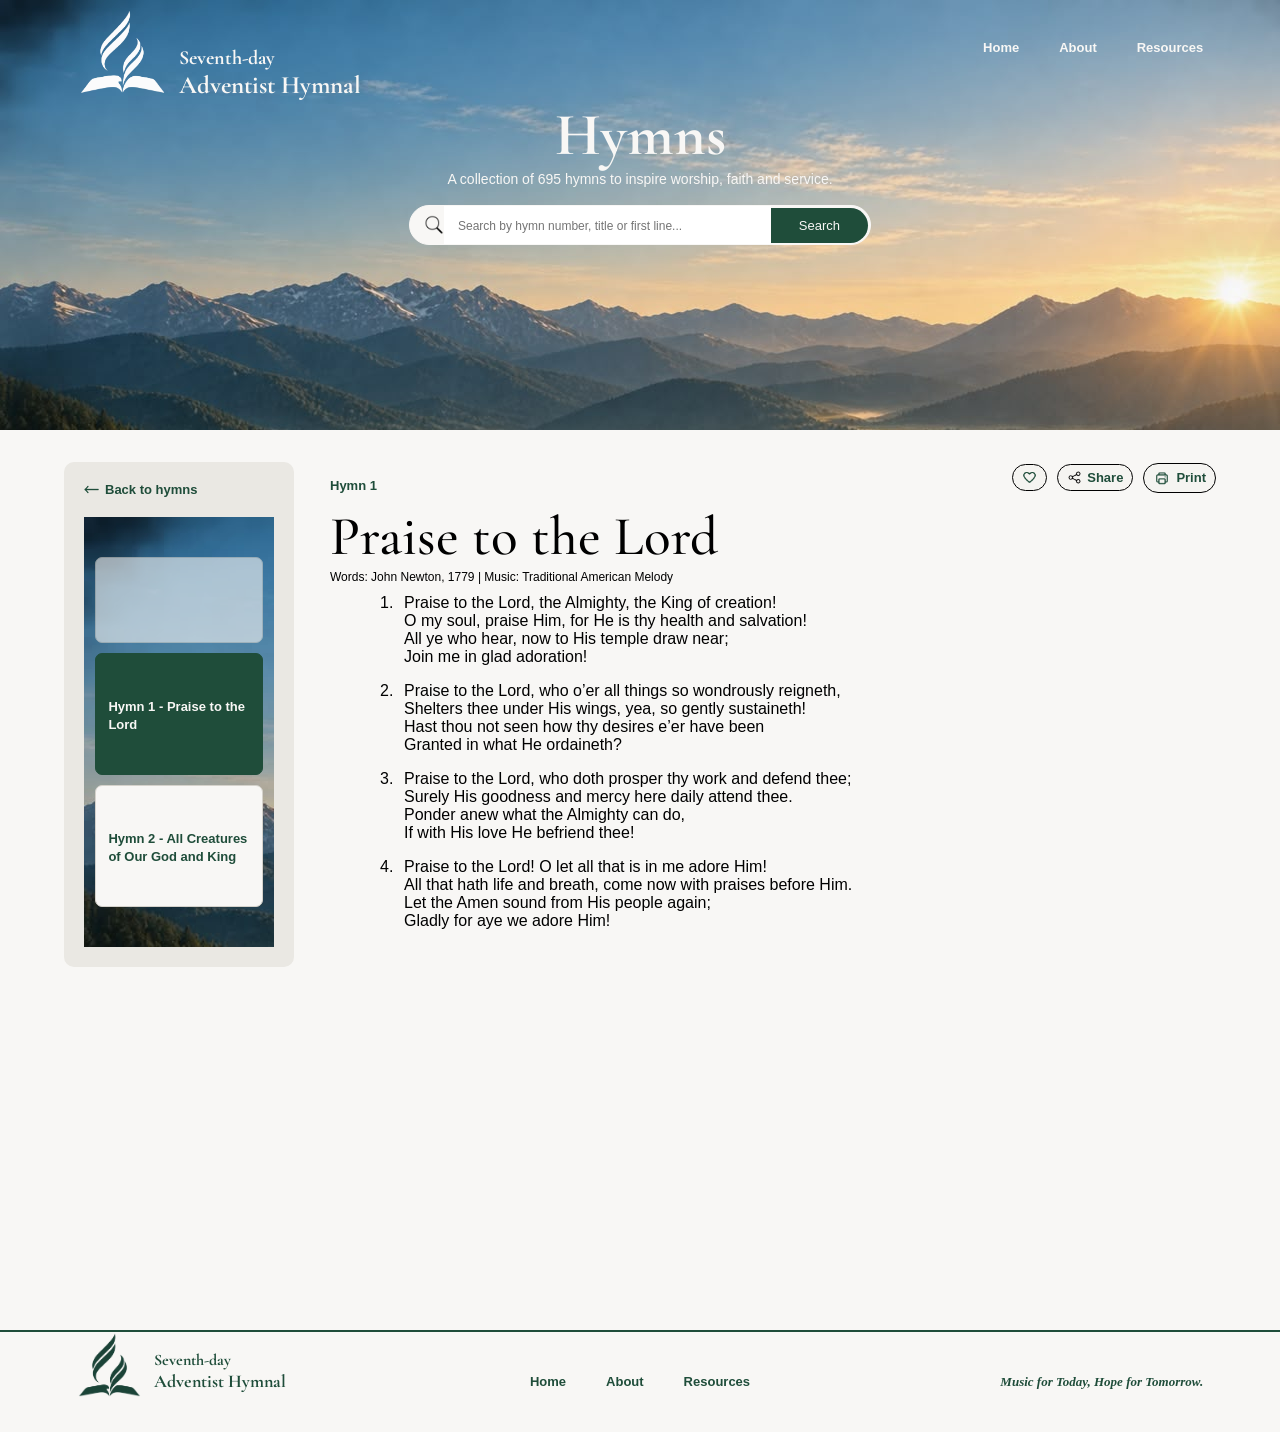
==== commit 25cd5112: "added a sidebar" ====
--- a/page.html
+++ b/page.html
@@ -49,48 +49,54 @@
     </nav>
 
     <div class="container">
-        <div class="main">
-            <a class="back-link" href="index.html"><span class="back-arrow" aria-hidden="true"><img
-                        src="left-arrow-1f4d3a.png" alt="back-arrow" width="15px" height="15px"></span><span>Back
-                    to hymns</span></a>
-            <section class="hero">
-                <p class="text">Hymn 1</p>
-                <button class="bot"><img src="icons8-love-24-1f4d3a.png" alt="Add to favourites" width="15px"
-                        height="15px"></button>
-                <button class="bot"><img src="icons8-share-48.png" alt="Share" width="15px" height="15px">
-                    Share</button>
-                <button class="bot"><img src="icons8-print-48-1f4d3a.png" alt="Print" width="18px" height="18px">
-                    Print</button>
-                <div class="title-block">
-                    <h1 class="title">Praise to the Lord</h1>
-                    <p class="about">Words: John Newton, 1779 <span class="about-separator">|</span> <span
-                            class="music-credit">Music: Traditional American Melody</span></p>
-                </div>
-                <p class="verses"><span class="verse-stanza"><span class="verse-number">1.</span>Praise to the Lord,
-                        the Almighty, the King of creation!<br>
-                        O my soul, praise Him, for He is thy health and salvation!<br>
-                        All ye who hear, now to His temple draw near;<br>
-                        Join me in glad adoration!</span>
+        <div class="page-layout">
+            <aside class="hymn-sidebar" aria-label="Hymn navigation">
+                <a class="back-link" href="index.html"><span class="back-arrow" aria-hidden="true"><img
+                            src="left-arrow-1f4d3a.png" alt="" width="15px" height="15px"></span><span>Back to
+                        hymns</span></a>
+                <nav class="hymn-neighbors" aria-label="Previous and next hymns"></nav>
+            </aside>
+            <main class="main">
+                <section class="hero">
+                    <p class="text">Hymn 1</p>
+                    <button class="bot"><img src="icons8-love-24-1f4d3a.png" alt="Add to favourites" width="15px"
+                            height="15px"></button>
+                    <button class="bot"><img src="icons8-share-48.png" alt="Share" width="15px" height="15px">
+                        Share</button>
+                    <button class="bot"><img src="icons8-print-48-1f4d3a.png" alt="Print" width="18px" height="18px">
+                        Print</button>
+                    <div class="title-block">
+                        <h1 class="title">Praise to the Lord</h1>
+                        <p class="about">Words: John Newton, 1779 <span class="about-separator">|</span> <span
+                                class="music-credit">Music: Traditional American Melody</span></p>
+                    </div>
+                    <p class="verses"><span class="verse-stanza"><span class="verse-number">1.</span>Praise to the Lord,
+                            the Almighty, the King of creation!<br>
+                            O my soul, praise Him, for He is thy health and salvation!<br>
+                            All ye who hear, now to His temple draw near;<br>
+                            Join me in glad adoration!</span>
 
-                    <span class="verse-stanza"><span class="verse-number">2.</span>Praise to the Lord, who o’er all
-                        things so wondrously reigneth,<br>
-                        Shelters thee under His wings, yea, so gently sustaineth!<br>
-                        Hast thou not seen how thy desires e’er have been<br>
-                        Granted in what He ordaineth?</span>
+                        <span class="verse-stanza"><span class="verse-number">2.</span>Praise to the Lord, who o’er all
+                            things so wondrously reigneth,<br>
+                            Shelters thee under His wings, yea, so gently sustaineth!<br>
+                            Hast thou not seen how thy desires e’er have been<br>
+                            Granted in what He ordaineth?</span>
 
-                    <span class="verse-stanza"><span class="verse-number">3.</span>Praise to the Lord, who doth
-                        prosper thy work and defend thee;<br>
-                        Surely His goodness and mercy here daily attend thee.<br>
-                        Ponder anew what the Almighty can do,<br>
-                        If with His love He befriend thee!</span>
+                        <span class="verse-stanza"><span class="verse-number">3.</span>Praise to the Lord, who doth
+                            prosper thy work and defend thee;<br>
+                            Surely His goodness and mercy here daily attend thee.<br>
+                            Ponder anew what the Almighty can do,<br>
+                            If with His love He befriend thee!</span>
 
-                    <span class="verse-stanza"><span class="verse-number">4.</span>Praise to the Lord! O let all
-                        that is in me adore Him!<br>
-                        All that hath life and breath, come now with praises before Him.<br>
-                        Let the Amen sound from His people again;<br>
-                        Gladly for aye we adore Him!</span>
-                </p>
-            </section>
+                        <span class="verse-stanza"><span class="verse-number">4.</span>Praise to the Lord! O let all
+                            that is in me adore Him!<br>
+                            All that hath life and breath, come now with praises before Him.<br>
+                            Let the Amen sound from His people again;<br>
+                            Gladly for aye we adore Him!</span>
+                    </p>
+                    <p class="lyrics-unavailable" hidden>Lyrics for this hymn are not available yet.</p>
+                </section>
+            </main>
         </div>
     </div>
 
--- a/style.css
+++ b/style.css
@@ -222,6 +222,80 @@
     display: block;
 }
 
+.page-layout {
+    display: grid;
+    grid-template-columns: 230px minmax(0, 1fr);
+    align-items: start;
+    gap: 36px;
+    max-width: 1280px;
+    margin: 0 auto;
+    padding: 32px 5% 80px;
+}
+
+.hymn-sidebar {
+    padding: 20px;
+    background-color: #eae8e3;
+    border-radius: 10px;
+}
+
+.hymn-sidebar .back-link {
+    margin: 0 0 20px;
+}
+
+.hymn-neighbors {
+    display: grid;
+    gap: 10px;
+}
+
+.hymn-neighbor {
+    width: 100%;
+    padding: 12px;
+    border: 1px solid #d5d2cb;
+    border-radius: 7px;
+    background: #f8f7f5;
+    color: #1f4d3a;
+    text-align: left;
+    cursor: pointer;
+    font-family: "Inter", sans-serif;
+}
+
+.hymn-neighbor strong {
+    display: block;
+    margin-top: 5px;
+    font-size: 13px;
+    line-height: 1.4;
+}
+
+.hymn-neighbor[aria-current="page"] {
+    background: #1f4d3a;
+    border-color: #1f4d3a;
+    color: #f8f7f5;
+}
+
+.hymn-neighbor:disabled {
+    cursor: default;
+    opacity: .6;
+}
+
+.page-layout .main {
+    min-width: 0;
+}
+
+.page-layout .hero {
+    margin-top: 0;
+    padding: 0;
+}
+
+.page-layout .hero .text {
+    margin-right: auto;
+}
+
+.lyrics-unavailable {
+    flex-basis: 100%;
+    margin: 16px 0 0 !important;
+    color: #555 !important;
+}
+
 .hero {
     display: flex;
     flex-wrap: wrap;
@@ -438,6 +512,19 @@
 /* Mobile Responsive */
 
 @media only screen and (max-width: 768px) {
+    .page-layout {
+        display: block;
+        padding: 24px 5% 56px;
+    }
+
+    .hymn-sidebar {
+        display: none;
+    }
+
+    .page-layout .hero {
+        padding: 0;
+    }
+
     nav {
         height: 330px;
         padding: 20px 5%;
@@ -535,10 +622,6 @@
         padding-bottom: 56px;
     }
 
-    .back-link {
-        margin: 24px 5% 16px;
-    }
-
     .hero {
         margin-top: 24px;
         padding: 0 5%;
